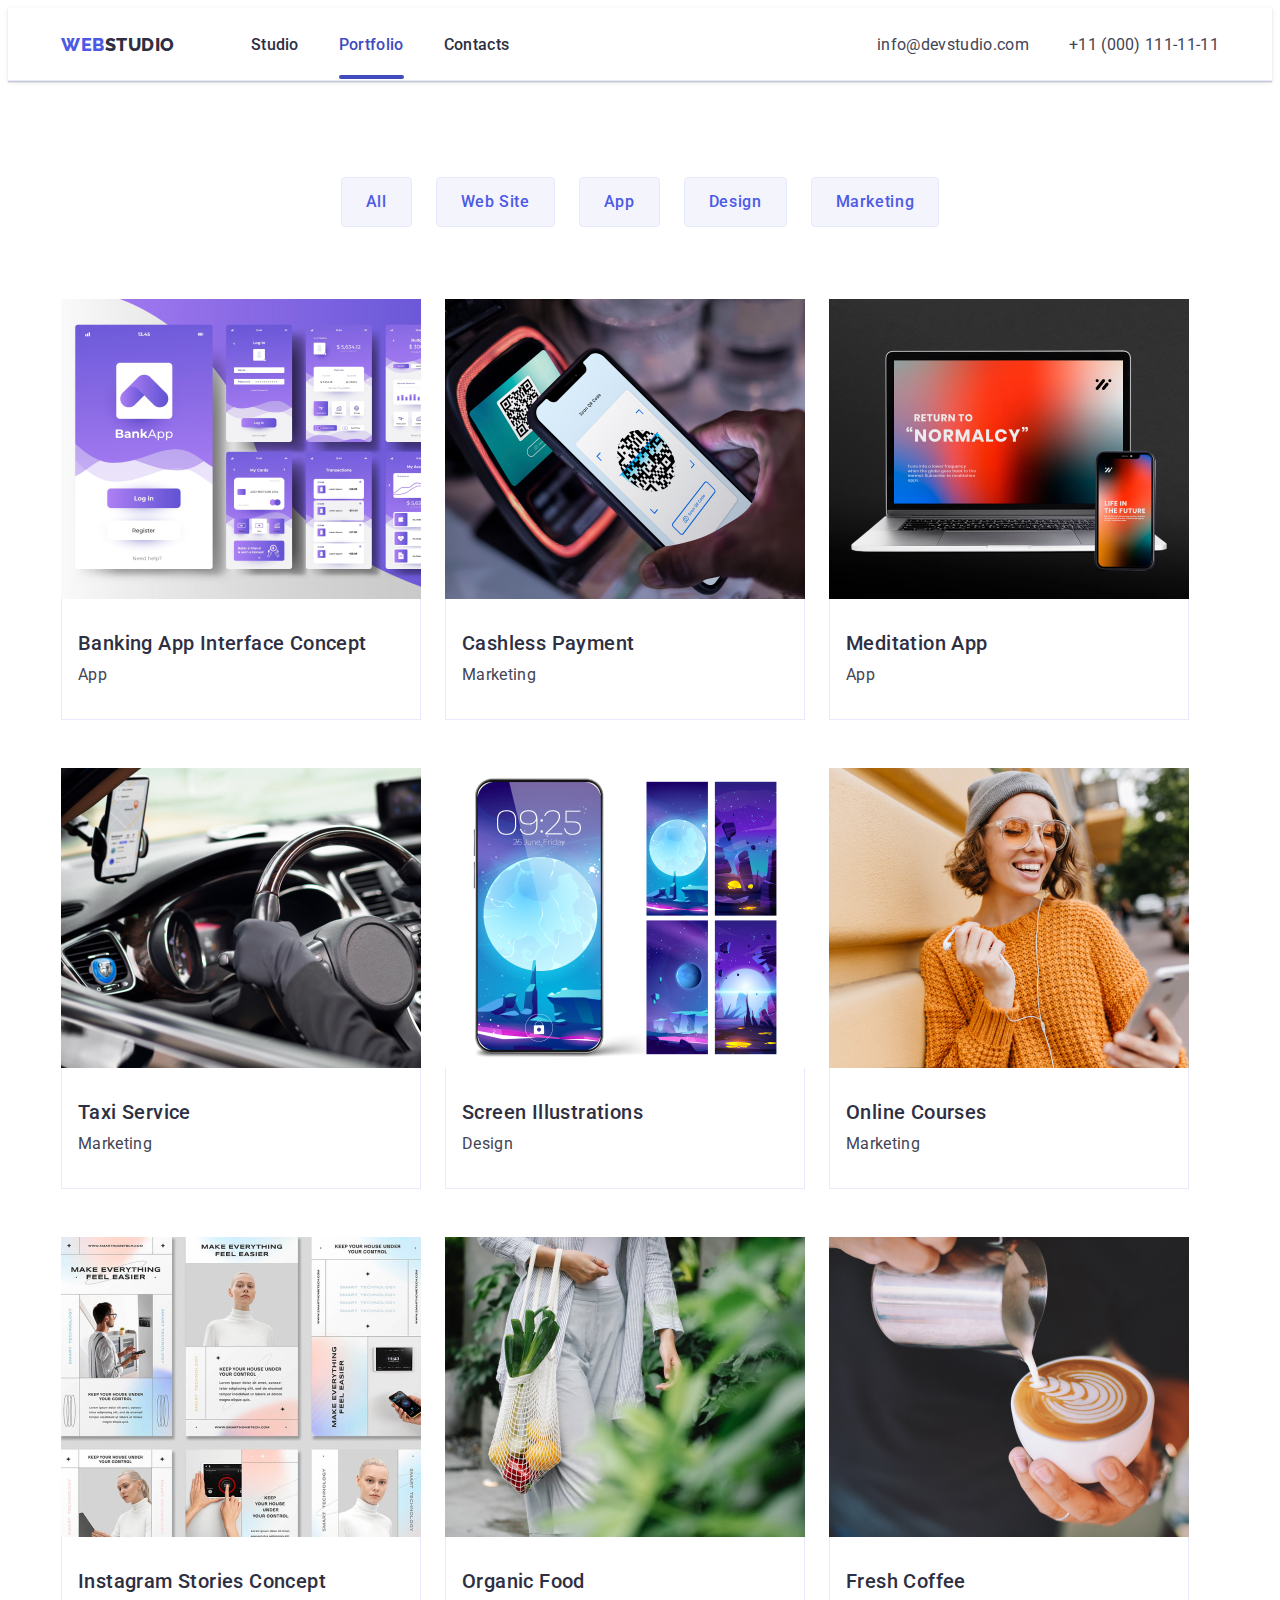
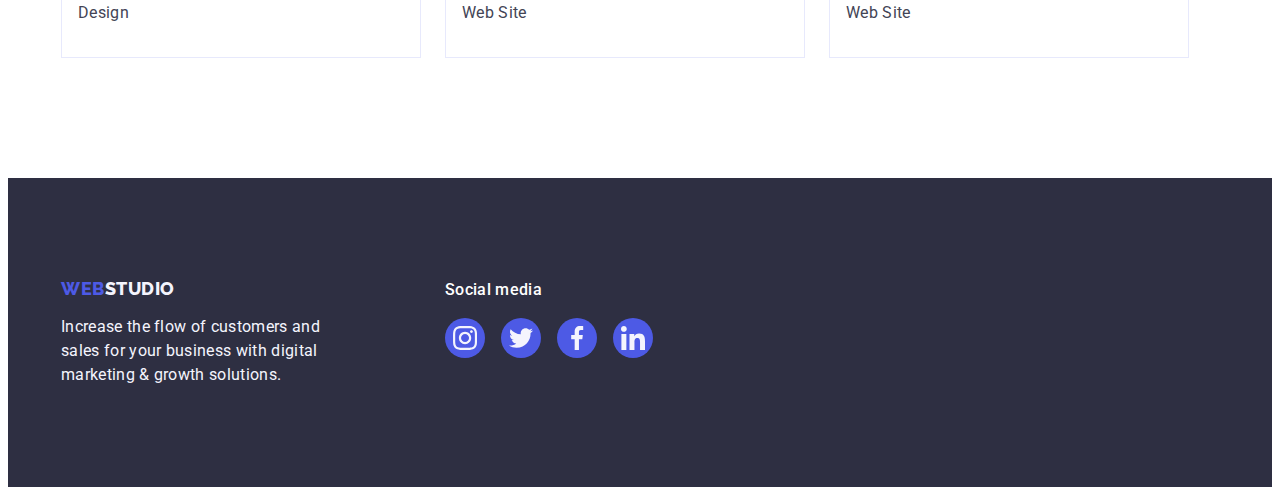
==== portfolio.html @ c4dcba85 "new markup5" ====
<!DOCTYPE html>
<html lang="en">
  <head>
    <!-- External CSS libraries -->
    <link
      rel="stylesheet"
      href="https://cdnjs.cloudflare.com/ajax/libs/modern-normalize/2.0.0/modern-normalize.min.css"
      integrity="sha512-4xo8blKMVCiXpTaLzQSLSw3KFOVPWhm/TRtuPVc4WG6kUgjH6J03IBuG7JZPkcWMxJ5huwaBpOpnwYElP/m6wg=="
      crossorigin="anonymous"
      referrerpolicy="no-referrer"
    />

    <!-- Custom CSS -->
    <link rel="stylesheet" href="./css/styles.css" />

    <!-- Meta information -->
    <meta charset="UTF-8" />
    <meta name="viewport" content="width=device-width, initial-scale=1.0" />
    <title>Portfolio</title>

    <!-- Fonts -->
    <link rel="preconnect" href="https://fonts.googleapis.com" />
    <link rel="preconnect" href="https://fonts.gstatic.com" crossorigin />
    <link
      href="https://fonts.googleapis.com/css2?family=Raleway:wght@800&family=Roboto:wght@400;500;700;900&display=swap"
      rel="stylesheet"
    />
  </head>
  <body>
    <!-- Header Section -->
    <header class="header">
      <div class="header-flex container">
        <nav class="nav-link">
          <!-- Logo Section -->
          <a class="link logo" href="./index.html">
            Web<span class="studio-color">Studio</span>
          </a>
          <!-- Navigation Section -->
          <ul class="list nav-list">
            <li class="list-link">
              <a href="./index.html" class="link pages-list-item-link"
                >Studio</a
              >
            </li>
            <li class="list-link">
              <a
                href="./portfolio.html"
                class="link pages-list-item-link active"
                >Portfolio</a
              >
            </li>
            <li class="list-link">
              <a href="" class="link pages-list-item-link">Contacts</a>
            </li>
          </ul>
        </nav>
        <!-- Contact Section -->
        <address class="contact-list">
          <ul class="list address-items">
            <li>
              <a href="mailto:info@devstudio.com" class="link address-link"
                >info@devstudio.com</a
              >
            </li>
            <li>
              <a href="tel:+110001111111" class="link address-link"
                >+11 (000) 111-11-11</a
              >
            </li>
          </ul>
        </address>
      </div>
    </header>
    <main class="portfolio-main">
      <!-- Filters Section -->
      <section class="filters">
        <div class="container">
          <h1 class="visually-hidden">Filters</h1>
          <ul class="list filter-list">
            <!-- Filter Buttons -->
            <li>
              <button class="portfolio-btn-item filters-button" type="button">
                All
              </button>
            </li>
            <li>
              <button class="portfolio-btn-item filters-button" type="button">
                Web Site
              </button>
            </li>
            <li>
              <button class="portfolio-btn-item filters-button" type="button">
                App
              </button>
            </li>
            <li>
              <button class="portfolio-btn-item filters-button" type="button">
                Design
              </button>
            </li>
            <li>
              <button class="portfolio-btn-item filters-button" type="button">
                Marketing
              </button>
            </li>
          </ul>
          <!-- Imagine sections -->
          <ul class="list card-list">
            <!-- Card Information -->
            <li class="card-items">
              <a class="link link-footer" href>
                <div class="imagine-container">
                  <img
                    src="./images/banking.jpg"
                    alt="Banking App Interface Concept"
                    width="360"
                  />
                  <p class="overlay-text">
                    - 14 Stylish and User-Friendly App Design Concepts · Task
                    Manager App · Calorie Tracker App · Exotic Fruit Ecommerce
                    App · Cloud Storage App
                  </p>
                </div>
                <div class="card-wrapper">
                  <h2 class="section-principles-title">
                    Banking App Interface Concept
                  </h2>
                  <p class="cadr-text">App</p>
                </div>
              </a>
            </li>
            <!-- Card Information -->
            <li class="card-items">
              <a class="link link-footer" href>
                <div class="imagine-container">
                  <img
                    src="./images/cashless.jpg"
                    alt="Cashless Payment"
                    width="360"
                  />
                  <p class="overlay-text">
                    - 14 Stylish and User-Friendly App Design Concepts · Task
                    Manager App · Calorie Tracker App · Exotic Fruit Ecommerce
                    App · Cloud Storage App
                  </p>
                </div>
                <div class="card-wrapper">
                  <h2 class="section-principles-title">Cashless Payment</h2>
                  <p class="cadr-text">Marketing</p>
                </div>
              </a>
            </li>
            <!-- Card Information -->
            <li class="card-items">
              <a class="link link-footer" href>
                <div class="imagine-container">
                  <img
                    src="./images/meditation.jpg"
                    alt="Meditation App"
                    width="360"
                  />
                  <p class="overlay-text">
                    - 14 Stylish and User-Friendly App Design Concepts · Task
                    Manager App · Calorie Tracker App · Exotic Fruit Ecommerce
                    App · Cloud Storage App
                  </p>
                </div>
                <div class="card-wrapper">
                  <h2 class="section-principles-title">Meditation App</h2>
                  <p class="cadr-text">App</p>
                </div>
              </a>
            </li>
            <!-- Card Information -->
            <li class="card-items">
              <a class="link link-footer" href>
                <div class="imagine-container">
                  <img src="./images/taxi.jpg" alt="Taxi Service" width="360" />
                  <p class="overlay-text">
                    - 14 Stylish and User-Friendly App Design Concepts · Task
                    Manager App · Calorie Tracker App · Exotic Fruit Ecommerce
                    App · Cloud Storage App
                  </p>
                </div>
                <div class="card-wrapper">
                  <h2 class="section-principles-title">Taxi Service</h2>
                  <p class="cadr-text">Marketing</p>
                </div>
              </a>
            </li>
            <!-- Card Information -->
            <li class="card-items">
              <a class="link link-footer" href>
                <div class="imagine-container">
                  <img
                    src="./images/screen.jpg"
                    alt="Screen Illustrations"
                    width="360"
                  />
                  <p class="overlay-text">
                    - 14 Stylish and User-Friendly App Design Concepts · Task
                    Manager App · Calorie Tracker App · Exotic Fruit Ecommerce
                    App · Cloud Storage App
                  </p>
                </div>
                <div class="card-wrapper">
                  <h2 class="section-principles-title">Screen Illustrations</h2>
                  <p class="cadr-text">Design</p>
                </div>
              </a>
            </li>
            <!-- Card Information -->
            <li class="card-items">
              <a class="link link-footer" href>
                <div class="imagine-container">
                  <img
                    src="./images/online.jpg"
                    alt="Online Courses"
                    width="360"
                  />
                  <p class="overlay-text">
                    - 14 Stylish and User-Friendly App Design Concepts · Task
                    Manager App · Calorie Tracker App · Exotic Fruit Ecommerce
                    App · Cloud Storage App
                  </p>
                </div>
                <div class="card-wrapper">
                  <h2 class="section-principles-title">Online Courses</h2>
                  <p class="cadr-text">Marketing</p>
                </div>
              </a>
            </li>
            <!-- Card Information -->
            <li class="card-items">
              <a class="link link-footer" href>
                <div class="imagine-container">
                  <img
                    src="./images/instagram.jpg"
                    alt="Instagram Stories Concept"
                    width="360"
                  />
                  <p class="overlay-text">
                    - 14 Stylish and User-Friendly App Design Concepts · Task
                    Manager App · Calorie Tracker App · Exotic Fruit Ecommerce
                    App · Cloud Storage App
                  </p>
                </div>
                <div class="card-wrapper">
                  <h2 class="section-principles-title">
                    Instagram Stories Concept
                  </h2>
                  <p class="cadr-text">Design</p>
                </div>
              </a>
            </li>
            <!-- Card Information -->
            <li class="card-items">
              <a class="link link-footer" href>
                <div class="imagine-container">
                  <img
                    src="./images/organic.jpg"
                    alt="Organic Food"
                    width="360"
                  />
                  <p class="overlay-text">
                    - 14 Stylish and User-Friendly App Design Concepts · Task
                    Manager App · Calorie Tracker App · Exotic Fruit Ecommerce
                    App · Cloud Storage App
                  </p>
                </div>
                <div class="card-wrapper">
                  <h2 class="section-principles-title">Organic Food</h2>
                  <p class="cadr-text">Web Site</p>
                </div>
              </a>
            </li>
            <!-- Card Information -->
            <li class="card-items">
              <a class="link link-footer" href>
                <div class="imagine-container">
                  <img
                    src="./images/fresh.jpg"
                    alt="Fresh Coffee"
                    width="360"
                  />
                  <p class="overlay-text">
                    - 14 Stylish and User-Friendly App Design Concepts · Task
                    Manager App · Calorie Tracker App · Exotic Fruit Ecommerce
                    App · Cloud Storage App
                  </p>
                </div>
                <div class="card-wrapper">
                  <h2 class="section-principles-title">Fresh Coffee</h2>
                  <p class="cadr-text">Web Site</p>
                </div>
              </a>
            </li>
          </ul>
        </div>
      </section>
    </main>
    <!-- Footer Section -->
    <footer class="footer">
      <div class="container footer-flex-container">
        <div class="footer-wrapper">
          <!-- Footer Logo Section -->
          <a class="link logo logo-footer" href="index.html">
            Web<span class="footer-logo-color">Studio</span>
          </a>
          <!-- Footer Paragraph -->
          <p class="footer-paragraph">
            Increase the flow of customers and sales for your business with
            digital marketing & growth solutions.
          </p>
        </div>
        <!-- Social Media Icons -->
        <div class="icons-footer">
          <p class="social-media">Social media</p>
          <ul class="list footer-social-link-list">
            <!-- Social Media Links -->
            <li class="social-links-items">
              <a class="link social-links-footer" href="">
                <svg class="social-icons" width="24" height="24">
                  <use href="./images/icons.svg#icon-instagram-2"></use>
                </svg>
              </a>
            </li>
            <!-- Social Media Links -->
            <li class="social-links-items">
              <a class="link social-links-footer" href="">
                <svg class="social-icons" width="24" height="24">
                  <use href="./images/icons.svg#icon-twitter-1"></use>
                </svg>
              </a>
            </li>
            <!-- Social Media Links -->
            <li class="social-links-items">
              <a class="link social-links-footer" href="">
                <svg class="social-icons" width="24" height="24">
                  <use href="./images/icons.svg#icon-facebook-1"></use>
                </svg>
              </a>
            </li>
            <!-- Social Media Links -->
            <li class="social-links-items">
              <a class="link social-links-footer" href="">
                <svg class="social-icons" width="24" height="24">
                  <use href="./images/icons.svg#icon-linkedin-1"></use>
                </svg>
              </a>
            </li>
          </ul>
        </div>
      </div>
    </footer>
    <!-- JavaScript -->
    <script src="./js/modal.js"></script>
  </body>
</html>
---- css/styles.css ----
/* Head */
:root {
  --iris: #4d5ae5;
  --ocean: #404bbf;
  --navy-blue: #2e2f42;
  --green: #31d0aa;
  --slate: #434455;
  --light-slate: #8e8f99;
  --cornflower: #e7e9fc;
  --cloud: #f4f4fd;
  --navy-blue-modal: #2e2f42;
  --grey: #2e2f42;
  --white: #ffffff;
  --diary: #fcfcfc;
  --primaty-font: "Roboto", sans-serif;
  --title-font: "Raleway", sans-serif;
  --transition: 250ms cubic-bezier(0.4, 0, 0.2, 1);
  --indent: 24px;
  --items: 4;
}

/* Body Styles */

body {
  font-family: var(--primaty-font);
  color: var(--slate);
  background-color: var(--white);
}

/* Reset some default styles */

ul,
ol {
  margin-top: 0;
  margin-bottom: 0;
  padding-left: 0;
}

.list {
  list-style: none;
}

img {
  display: block;
}

.container {
  width: 1158px;
  margin: 0 auto;
  padding: 0 15px;
}

.link {
  text-decoration: none;
}

h1,
h2,
h3,
h4,
h5,
h6,
p {
  margin: 0;
}

/* Header Styles */
.header {
  border-bottom: 1px solid var(--cornflower);
  height: 72px;
  box-shadow: 0px 2px 1px rgba(46, 47, 66, 0.08),
    0px 1px 1px rgba(46, 47, 66, 0.16), 0px 1px 6px rgba(46, 47, 66, 0.08);
}

.menu {
  display: flex;
  gap: 40px;
}

.logo {
  display: flex;
  margin-right: 76px;
  color: var(--iris);
  font-family: Raleway, sans-serif;
  font-size: 18px;
  font-weight: 800;
  line-height: 1.17;
  letter-spacing: 0.03em;
  text-transform: uppercase;
}

.logo-text {
  color: var(--iris);
}

.studio-color {
  color: var(--grey);
}

.nav-link {
  font-weight: 500;
  font-size: 16px;
  line-height: 1.5;
  letter-spacing: 0.02;
  display: flex;
  align-items: center;
}

.nav-list {
  display: flex;
  gap: 40px;
  font-size: 16px;
  line-height: 1.5;
  letter-spacing: 0.02em;
  color: var(--navy-blue);
  font-weight: 500;
}

.header-flex {
  display: flex;
  justify-content: space-between;
}

/* Styles for Header */

.pages-list-item-link.active {
  color: var(--ocean);
}

.pages-list-item-link.active::after {
  width: 100%;
  color: var(--ocean);
}

.list-link {
  line-height: 1.5;
  letter-spacing: 0.02em;
}

.list-link:hover,
.list-link:focus {
  color: var(--ocean);
}

.list-link:last-child {
  margin-right: 0;
}

.pages-list-item-link {
  font-weight: 500;
  font-size: 16px;
  line-height: 1.5;
  letter-spacing: 0.02em;
  color: var(--grey);
  padding: 24px 0;
  position: relative;
  transition: color var(--transition);
}

.pages-list-item-link::after {
  content: "";
  position: absolute;
  left: 0;
  bottom: -1px;
  height: 4px;
  background-color: var(--ocean);
  border-radius: 2px;
  width: 0;
}

.pages-list-item-link:hover,
.pages-list-item-link:focus {
  color: var(--ocean);
  transition: color var(--transition);
}

/* Address Styles */
address {
  font-style: normal;
}

.address-items {
  display: flex;
  gap: 40px;
}

.address-link {
  color: var(--slate);
  line-height: 1.5;
  letter-spacing: 0.02em;
  position: relative;
  transition: color var(--transition);
}

.list-information:hover,
.list-information:focus {
  color: var(--ocean);
}

.contact-list {
  font-family: "Roboto";
  font-size: 16px;
  font-style: normal;
  font-weight: 400;
  letter-spacing: 0.32px;
  padding: 25px 0 25px 0;
}

.address-link:hover,
.address-link:focus {
  color: var(--ocean);
}

/* Section 1 Styles */
.section-one {
  background-image: linear-gradient(
      rgba(46, 47, 66, 0.7),
      rgba(46, 47, 66, 0.7)
    ),
    url(../images/ofiice-picture.jpg);
  background-repeat: no-repeat;
  background-position: center;
  background-size: cover;
  padding: 188px 0;
  color: var(--white);
  max-width: 1440px;
  margin: 0 auto;
}

.section-title-one {
  font-size: 56px;
  line-height: 1.07;
  text-align: center;
  letter-spacing: 0.02em;
  color: var(--white);
  max-width: 496px;
  margin: 0 auto;
  margin-bottom: 48px;
}

.section-button {
  background-color: var(--iris);
  font-family: var(--primaty-font);
  font-weight: 500;
  font-size: 16px;
  line-height: 1.5;
  letter-spacing: 0.04em;
  color: var(--white);
  display: block;
  min-width: 169px;
  height: 56px;
  border: none;
  border-radius: 4px;
  cursor: pointer;
  margin: 0 auto;
  transition: background-color var(--transition);
}

.section-button:hover,
.section-button:focus {
  background-color: var(--ocean);
}

/* Section 2 Styles */
.section-two {
  padding: 120px 0;
}

.list-two {
  display: flex;
  gap: 24px;
}

.list-two:last-child {
  margin-right: 0;
}

.list-item {
  width: calc((100% - 72px) / 4);
}

.list-title {
  font-weight: 500;
  font-size: 20px;
  line-height: 1.2;
  letter-spacing: 0.02em;
  color: var(--navy-blue);
  margin-bottom: 8px;
}

.list-paragraph {
  font-size: 16px;
  line-height: 1.5;
  letter-spacing: 0.02em;
  color: var(--slate);
}

.two-items {
  max-width: 264px;
}

.visually-hidden {
  position: absolute;
  width: 1px;
  height: 1px;
  margin: -1px;
  border: 0;
  padding: 0;
  white-space: nowrap;
  clip-path: inset(100%);
  clip: rect(0 0 0 0);
  overflow: hidden;
}

/* Icons svg Styles */
.icon-container {
  display: flex;
  align-items: center;
  justify-content: center;
  height: 112px;
  background-color: var(--cloud);
  border-radius: 4px;
  margin-bottom: 8px;
}

.icon {
  width: 64px;
  height: 64px;
}

/* Section 3 Styles */
.section-title-second {
  text-align: center;
  font-size: 36px;
  line-height: 1.11;
  letter-spacing: 0.02em;
  text-transform: capitalize;
  color: var(--grey);
  margin-bottom: 72px;
}
.section-three {
  padding-bottom: 120px;
}

.section-three-list {
  display: flex;
  gap: 24px;
}

.imagine-list {
  flex-basis: calc((100% - 48px) / 3);
}

.section-team-card {
  background-color: var(--white);
}

/* Section 4 Styles */
.section-title {
  font-weight: 500;
  font-size: 20px;
  line-height: 1.2;
  letter-spacing: 0.02em;
  color: var(--grey);
  margin-bottom: 8px;
  text-align: center;
}

.section-four {
  background-color: var(--cloud);
  padding-top: 120px;
  padding-bottom: 120px;
}

.section-for-list {
  display: flex;
  gap: 24px;
}

.section-team-card {
  background-color: var(--white);
  box-shadow: 0px 2px 1px 0px rgba(46, 47, 66, 0.08),
    0px 1px 1px 0px rgba(46, 47, 66, 0.16),
    0px 1px 6px 0px rgba(46, 47, 66, 0.08);
  border-radius: 0px 0px 4px 4px;
}

.card-paragraph {
  font-size: 16px;
  line-height: 1.5;
  letter-spacing: 0.02em;
  color: var(--slate);
  text-align: center;
  margin-bottom: 8px;
}

.team-container {
  padding: 32px 0;
}

.section-team-card:first-child {
  width: calc((100% - 72px) / 4);
  border-radius: 0px 0px 4px 4px;
}

.section-team-card:nth-child(2),
.section-team-card:nth-child(3),
.section-team-card:nth-child(4) {
  width: calc((100% - 72px) / 4);
}

.list-item-container {
  padding: 32px 0;
}

.list-item-container h3,
.list-item-container p {
  text-align: center;
}

.social-icons {
  fill: var(--cloud);
}

.social-links-list {
  display: flex;
  justify-content: center;
  gap: 24px;
}

.link.social-links {
  display: flex;
  width: 40px;
  height: 40px;
  border-radius: 50%;
  background-color: var(--iris);
  align-items: center;
  justify-content: center;
  transition: background-color var(--transition);
}

.link.social-links:hover,
.link.social-links:focus {
  background-color: var(--ocean);
}

/* Section 5 Styles */
.section-five {
  padding: 120px 0;
}

.section-five-title {
  color: var(--navy-blue);
  text-align: center;
  font-size: 36px;
  line-height: 1.11;
  letter-spacing: 0.72px;
  text-transform: capitalize;
  margin-bottom: 72px;
}

.client-list {
  display: flex;
  justify-content: center;
  align-items: center;
  gap: 24px;
  color: var(--light-slate);
}

.client-logo {
  fill: currentColor;
}

.client-logo:hover,
.client-logo:focus {
  color: var(--ocean);
  border-color: var(--ocean);
}

.client-links {
  display: flex;
  justify-content: center;
  align-items: center;
  width: 168px;
  height: 88px;
  flex-shrink: 0;
  border-radius: 4px;
  border: 1px solid var(--light-slate);
  color: var(--light-slate);
  transition: color var(--transition), border-color var(--transition);
}

.client-links:hover,
.client-links:focus {
  color: var(--ocean);
  border-color: var(--ocean);
}

/* Footer Styles */
.footer {
  background-color: var(--grey);
  padding: 100px 0;
}

.footer-flex-container {
  display: flex;
  align-items: baseline;
}

.footer-wrapper {
  display: block;
  margin-right: 120px;
}

.footer-logo-color {
  color: var(--cloud);
}

.logo-footer {
  display: inline-block;
  margin-bottom: 16px;
  margin-right: 0px;
}

.footer-paragraph {
  line-height: 1.5;
  letter-spacing: 0.02em;
  color: var(--cloud);
  width: 264px;
}

.icons-footer {
  display: flex;
  flex-direction: column;
  align-items: baseline;
  margin-right: 120px;
}

.social-icons {
  width: 24px;
  height: 24px;
}

.social-media {
  color: var(--white);
  font-weight: 500;
  font-size: 16px;
  line-height: 1.5;
  letter-spacing: 0.02em;
  margin-bottom: 16px;
}

.footer-social-link-list {
  display: flex;
  gap: 16px;
}

.link.social-links-footer {
  display: flex;
  width: 40px;
  height: 40px;
  border-radius: 50%;
  background-color: var(--iris);
  align-items: center;
  justify-content: center;
  transition: background-color var(--transition);
}

.link.social-links-footer:hover,
.link.social-links-footer:focus {
  background-color: var(--green);
}

.social-links-items {
  width: 40px;
  height: 40px;
}

/* Modal Window Styles */
.backdrop {
  position: fixed;
  top: 0;
  left: 0;

  width: 100%;
  height: 100%;

  background-color: rgba(46, 47, 66, 0.4);

  transition: opacity var(--transition), visibility var(--transition);
}

.backdrop.is-hidden {
  opacity: 0;
  pointer-events: none;
  visibility: hidden;
}

.modal {
  position: absolute;
  top: 50%;
  left: 50%;
  transform: translateX(-50%) translateY(-50%);
  opacity: 1;
  transition: transform var(--transition);
  width: 408px;
  min-height: 584px;
  border-radius: 4px;
  background: var(--diary);
  box-shadow: 0px 2px 1px 0px rgba(0, 0, 0, 0.2),
    0px 1px 3px 0px rgba(0, 0, 0, 0.12), 0px 1px 1px 0px rgba(0, 0, 0, 0.14);
}

.backdrop.is-hidden .modal {
  transform: translateX(-50%) translateY(-70%);
  opacity: 0;
}

.modal-btn {
  position: absolute;
  top: 24px;
  right: 24px;
  display: flex;
  align-items: center;
  justify-content: center;
  fill: var(--navy-blue);
  border-radius: 50%;
  border: 1px solid rgba(0, 0, 0, 0.1);
  background-color: var(--cornflower);
  width: 24px;
  height: 24px;
  padding: 0;
  transition: background-color var(--transition), border var(--transition);
  cursor: pointer;
}

.modal-btn:hover,
.modal-btn:focus {
  background-color: var(--ocean);
  border: none;
  fill: var(--white);
}

.modal-icon-btn {
  transition: fill var(--transition);
}

/* Portfolio CSS Styles*/
.filters-button {
  justify-content: center;
  background-color: var(--cloud);
  color: var(--iris);
  text-align: center;
  font-family: "Roboto", sans-serif;
  font-size: 16px;
  font-weight: 500;
  line-height: 1.5;
  letter-spacing: 0.04em;
  padding: 12px 24px;
  border-radius: 4px;
  border: 1px solid var(--cornflower);
  min-width: 69px;
  min-height: 48px;
}

.filters-button:hover,
.filters-button:focus {
  color: var(--white);
  background-color: var(--ocean);
  cursor: pointer;
  border: 1px solid transparent;
  box-shadow: 0px 2px 2px 0px rgba(0, 0, 0, 0.12),
    0px 2px 1px 0px rgba(0, 0, 0, 0.08), 0px 3px 1px 0px rgba(0, 0, 0, 0.1);
}

.portfolio-btn-item {
  transition: background-color var(--transition), color var(--transition),
    border-color var(--transition), box-shadow var(--transition);
}
.section-principles-title {
  font-weight: 500;
  font-size: 20px;
  line-height: 1.2;
  letter-spacing: 0.02em;
  color: var(--grey);
  margin-bottom: 8px;
}

.cadr-text {
  color: var(--slate);
  font-size: 16px;
  font-weight: 400;
  line-height: 1.5;
  letter-spacing: 0.02em;
}

.card-wrapper {
  border: 1px solid var(--cornflower);
  padding: 32px 16px;
  border-top: none;
}

.filter-list {
  display: flex;
  gap: 24px;
  justify-content: center;
  margin-bottom: 72px;
}

.card-list {
  display: flex;
  flex-wrap: wrap;
  column-gap: 24px;
  row-gap: 48px;
  margin: 0;
  padding: 0;
  list-style: none;
}

.card-items {
  flex-basis: calc((100% - var(--indent) * (var(--items) - 1)) / var(--items));
}

.filters {
  padding: 96px 0 120px 0;
}

.link-footer {
  display: block;
  transition: box-shadow var(--transition);
}

.link-footer:hover,
.link-footer:focus {
  box-shadow: 0px 1px 6px rgba(46, 47, 66, 0.08),
    0px 1px 1px rgba(46, 47, 66, 0.16), 0px 2px 1px rgba(46, 47, 66, 0.08);
}

.card-wrapper p:hover,
.card-wrapper p:focus {
  transform: translateY(0%);
}

.imagine-container {
  position: relative;
  overflow: hidden;
}

.imagine-container:hover .overlay {
  transform: translateY(0);
}

.link-footer:hover .overlay-text,
.link-footer:focus .overlay-text {
  transform: translateY(0%);
}

.overlay-text {
  position: absolute;
  top: 0;
  left: 0;
  transform: translateY(100%);
  transition: transform var(--transition);
  width: 100%;
  height: 100%;
  display: flex;
  flex-shrink: 0;
  background-color: var(--iris);
  padding: 40px 32px;
  color: var(--cloud);
  font-size: 16px;
  line-height: 1.5;
  letter-spacing: 0.02em;
}
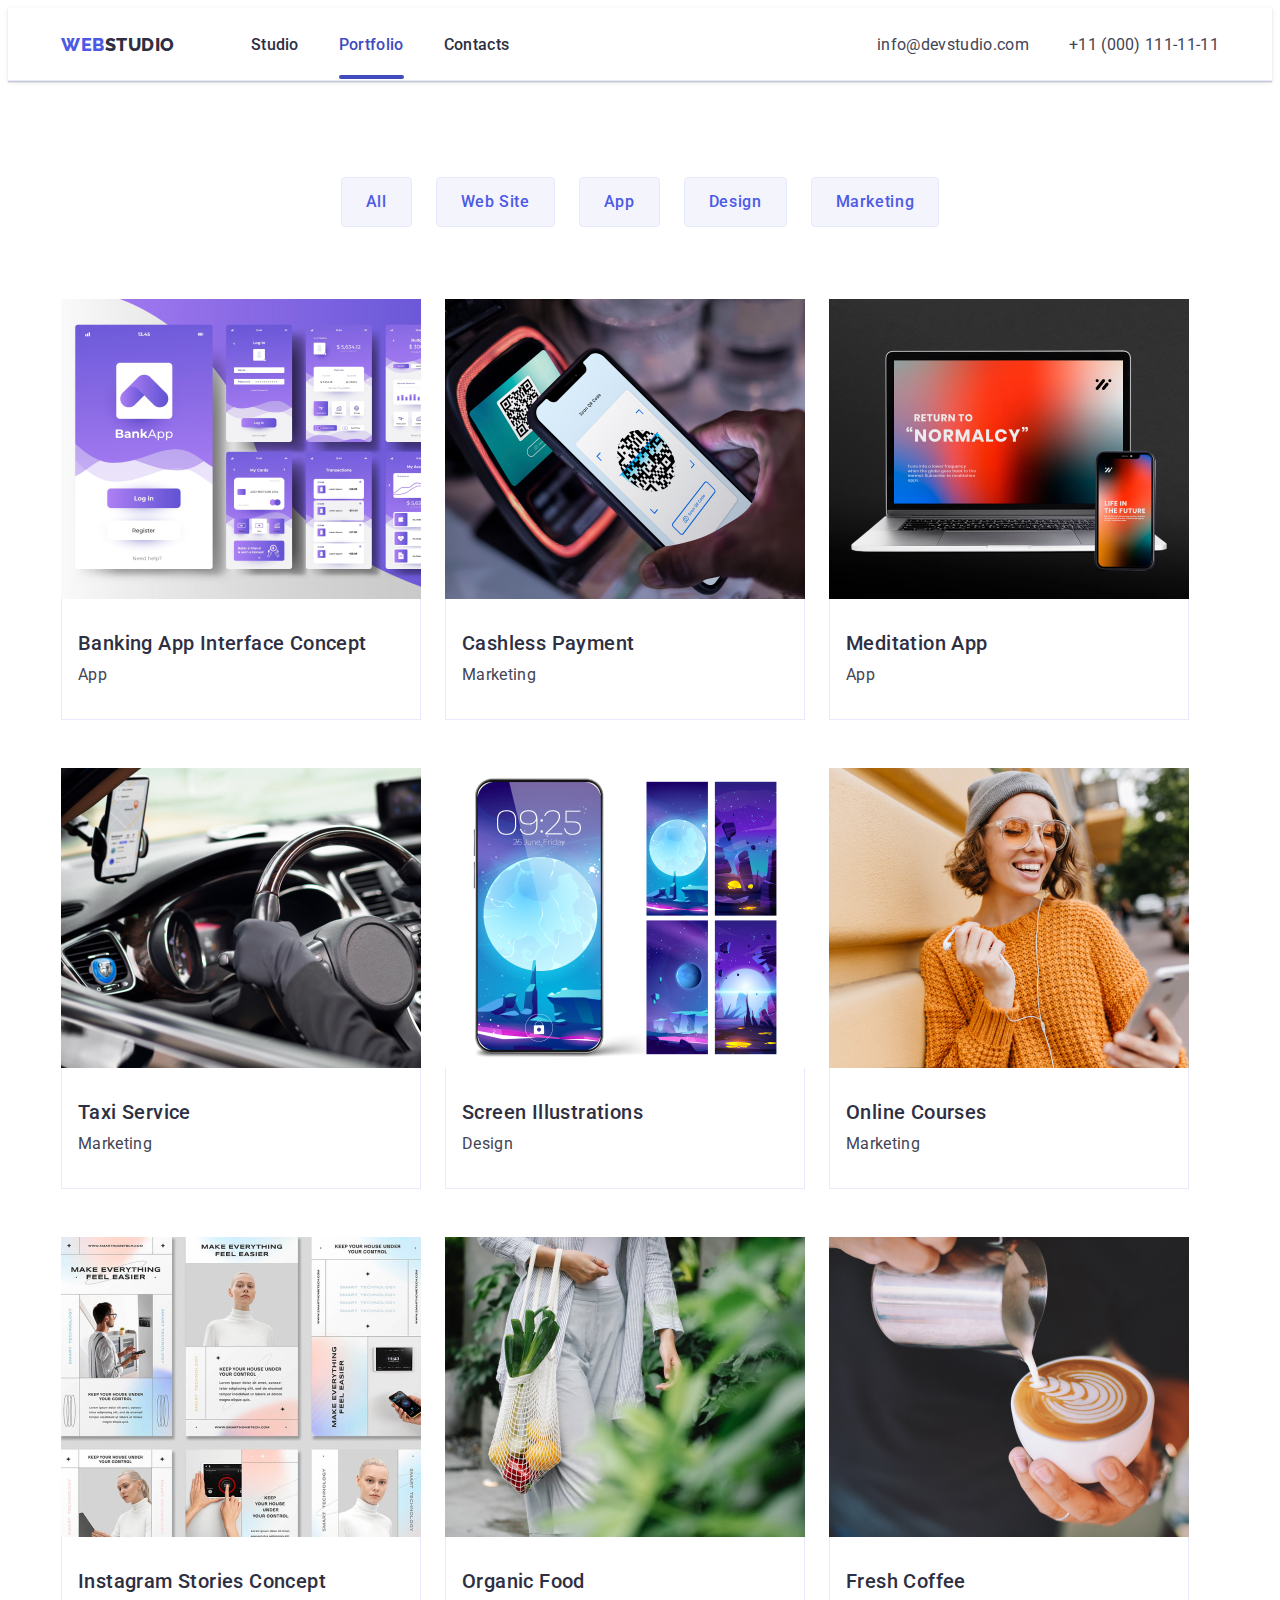
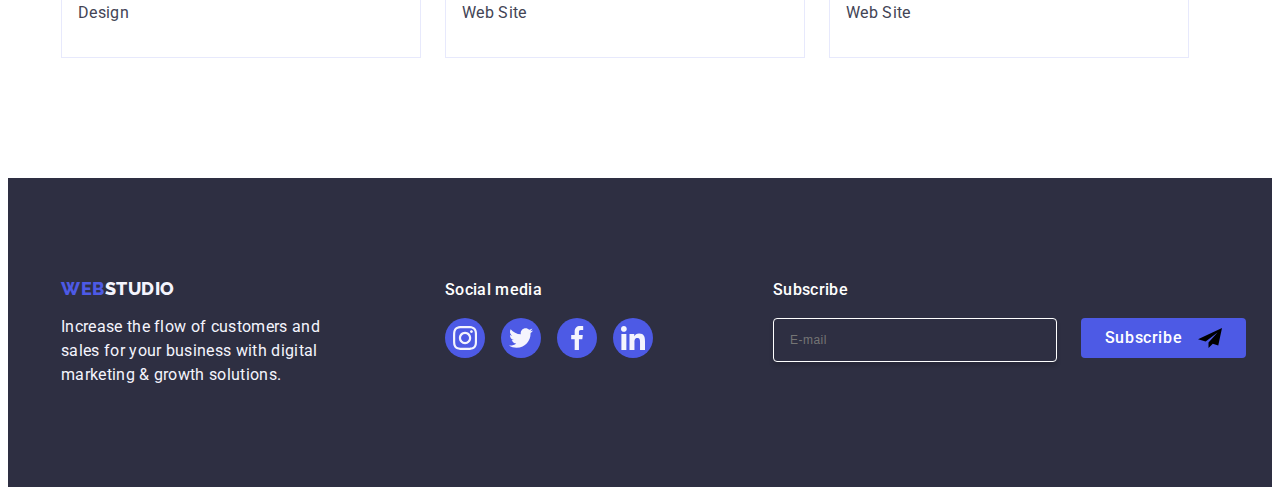
==== commit 38eecc4c: "update" ====
--- a/portfolio.html
+++ b/portfolio.html
@@ -351,6 +351,26 @@
             </li>
           </ul>
         </div>
+        <!-- Footer Form -->
+        <div class="footer-form">
+          <p class="subscribe-text">Subscribe</p>
+          <form class="form-container">
+            <label class="form-label">
+              <input
+                class="form-input"
+                type="email"
+                name="email"
+                placeholder="E-mail"
+              />
+            </label>
+            <button class="subscribe-button" type="submit">
+              Subscribe
+              <svg class="subscribe-icon" width="24" height="24">
+                <use href="./images/icons.svg#icon-form"></use>
+              </svg>
+            </button>
+          </form>
+        </div>
       </div>
     </footer>
     <!-- JavaScript -->
--- a/css/styles.css
+++ b/css/styles.css
@@ -101,7 +101,7 @@
   font-weight: 500;
   font-size: 16px;
   line-height: 1.5;
-  letter-spacing: 0.02;
+  letter-spacing: 0.02em;
   display: flex;
   align-items: center;
 }
@@ -576,6 +576,67 @@
   height: 40px;
 }
 
+/* Footer Form Styles */
+.footer-form {
+  /* Стили для обертки секции */
+}
+
+.subscribe-text {
+  margin-bottom: 16px;
+  font-weight: 500;
+  font-size: 16px;
+  line-height: 1.5;
+  letter-spacing: 0.02em;
+  color: #ffffff;
+}
+
+.form-container {
+  display: flex;
+  gap: 24px;
+}
+
+.form-label {
+  display: flex;
+  flex-direction: column;
+  gap: 24px;
+}
+
+.form-input {
+  width: 264px;
+  height: 40px;
+  border: 1px solid #ffffff;
+  background-color: transparent;
+  font-size: 12px;
+  line-height: 1.5;
+  letter-spacing: 0.04em;
+  padding-left: 16px;
+  box-shadow: 0px 4px 4px 0px rgba(0, 0, 0, 0.15);
+  border-radius: 4px;
+  color: #ffffff;
+}
+
+.subscribe-button {
+  min-width: 165px;
+  height: 40px;
+  display: flex;
+  justify-content: center;
+  align-items: center;
+  font-family: "Roboto", sans-serif;
+  font-size: 16px;
+  font-weight: 500;
+  line-height: 1.5;
+  letter-spacing: 0.04em;
+  color: #ffffff;
+  cursor: pointer;
+  background-color: #4d5ae5;
+  border: none;
+  border-radius: 4px;
+}
+
+.subscribe-icon {
+  margin-left: 16px;
+}
+
 /* Modal Window Styles */
 .backdrop {
   position: fixed;
